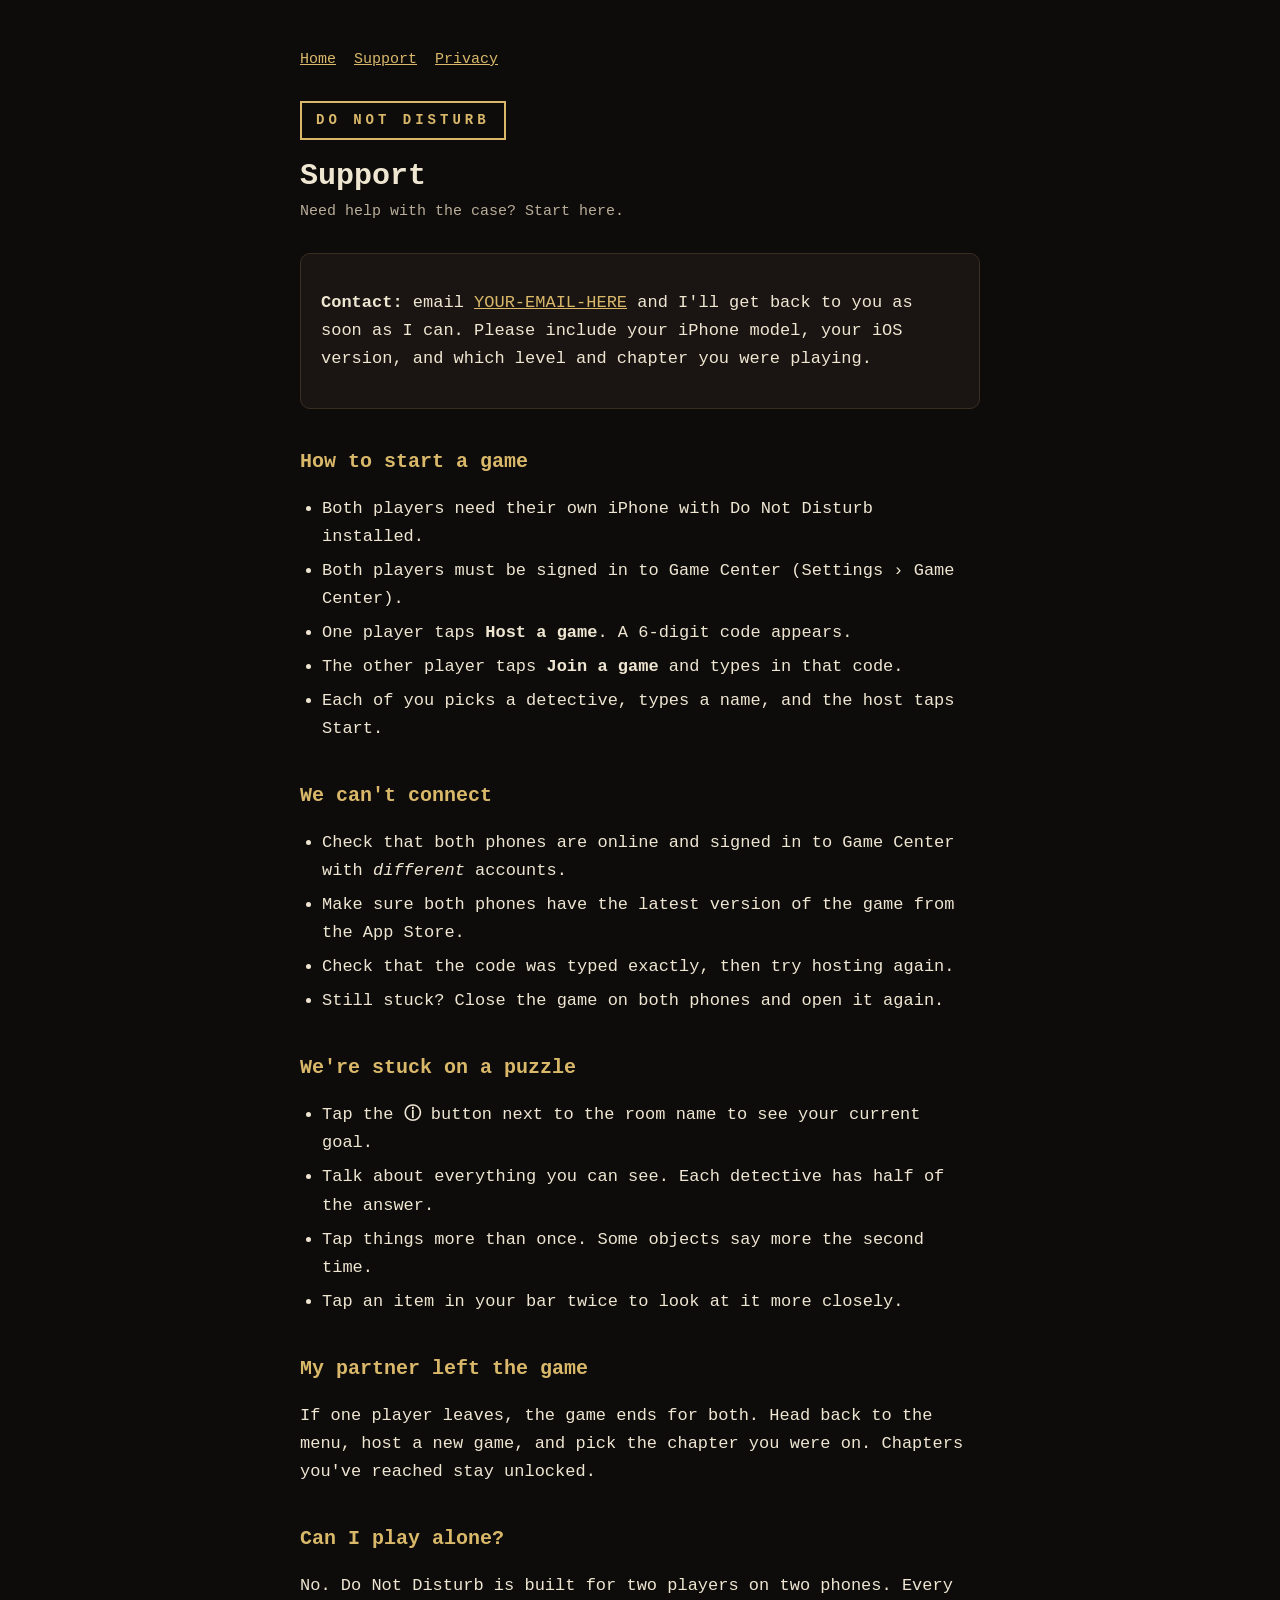
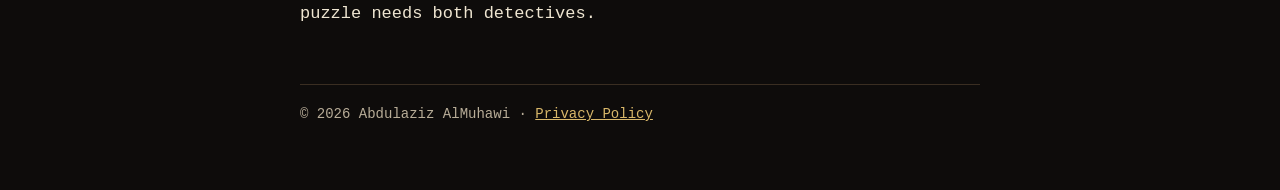
==== support.html @ 74df1168 "Add files via upload" ====
<!doctype html>
<html lang="en">
<head>
<meta charset="utf-8">
<meta name="viewport" content="width=device-width, initial-scale=1">
<title>Do Not Disturb: Case for Two – Support</title>
<link rel="stylesheet" href="style.css">
</head>
<body>
<main>
  <nav><a href="index.html">Home</a><a href="support.html">Support</a><a href="privacy.html">Privacy</a></nav>
  <div class="sign">DO NOT DISTURB</div>
  <h1>Support</h1>
  <p class="sub">Need help with the case? Start here.</p>

  <div class="card">
    <p><strong>Contact:</strong> email <a href="mailto:YOUR-EMAIL-HERE">YOUR-EMAIL-HERE</a> and I'll get back to you as soon as I can. Please include your iPhone model, your iOS version, and which level and chapter you were playing.</p>
  </div>

  <h2>How to start a game</h2>
  <ul>
    <li>Both players need their own iPhone with Do Not Disturb installed.</li>
    <li>Both players must be signed in to Game Center (Settings › Game Center).</li>
    <li>One player taps <strong>Host a game</strong>. A 6-digit code appears.</li>
    <li>The other player taps <strong>Join a game</strong> and types in that code.</li>
    <li>Each of you picks a detective, types a name, and the host taps Start.</li>
  </ul>

  <h2>We can't connect</h2>
  <ul>
    <li>Check that both phones are online and signed in to Game Center with <em>different</em> accounts.</li>
    <li>Make sure both phones have the latest version of the game from the App Store.</li>
    <li>Check that the code was typed exactly, then try hosting again.</li>
    <li>Still stuck? Close the game on both phones and open it again.</li>
  </ul>

  <h2>We're stuck on a puzzle</h2>
  <ul>
    <li>Tap the <strong>ⓘ</strong> button next to the room name to see your current goal.</li>
    <li>Talk about everything you can see. Each detective has half of the answer.</li>
    <li>Tap things more than once. Some objects say more the second time.</li>
    <li>Tap an item in your bar twice to look at it more closely.</li>
  </ul>

  <h2>My partner left the game</h2>
  <p>If one player leaves, the game ends for both. Head back to the menu, host a new game, and pick the chapter you were on. Chapters you've reached stay unlocked.</p>

  <h2>Can I play alone?</h2>
  <p>No. Do Not Disturb is built for two players on two phones. Every puzzle needs both detectives.</p>

  <footer>© 2026 Abdulaziz AlMuhawi · <a href="privacy.html">Privacy Policy</a></footer>
</main>
</body>
</html>
---- style.css ----
:root {
  --bg: #0E0C0B;
  --card: #1A1512;
  --paper: #EFE6D2;
  --muted: #B8AD98;
  --gold: #D9B86A;
  --line: #3A2E22;
}
* { box-sizing: border-box; }
body {
  margin: 0;
  background: var(--bg);
  color: var(--paper);
  font-family: "American Typewriter", "Courier New", Courier, monospace;
  line-height: 1.65;
  font-size: 17px;
}
main { max-width: 720px; margin: 0 auto; padding: 48px 20px 64px; }
.sign {
  display: inline-block;
  border: 2px solid var(--gold);
  color: var(--gold);
  padding: 6px 14px;
  letter-spacing: 4px;
  font-weight: bold;
  font-size: 14px;
  margin-bottom: 18px;
}
h1 { font-size: 30px; margin: 0 0 6px; line-height: 1.2; }
h2 { font-size: 20px; color: var(--gold); margin: 36px 0 8px; }
.sub { color: var(--muted); margin: 0 0 28px; font-size: 15px; }
p, li { color: var(--paper); }
ul { padding-left: 22px; }
li { margin-bottom: 6px; }
a { color: var(--gold); }
.card {
  background: var(--card);
  border: 1px solid var(--line);
  border-radius: 10px;
  padding: 18px 20px;
  margin: 20px 0;
}
nav { margin-bottom: 28px; font-size: 15px; }
nav a { margin-right: 18px; }
footer { margin-top: 56px; padding-top: 18px; border-top: 1px solid var(--line); color: var(--muted); font-size: 14px; }
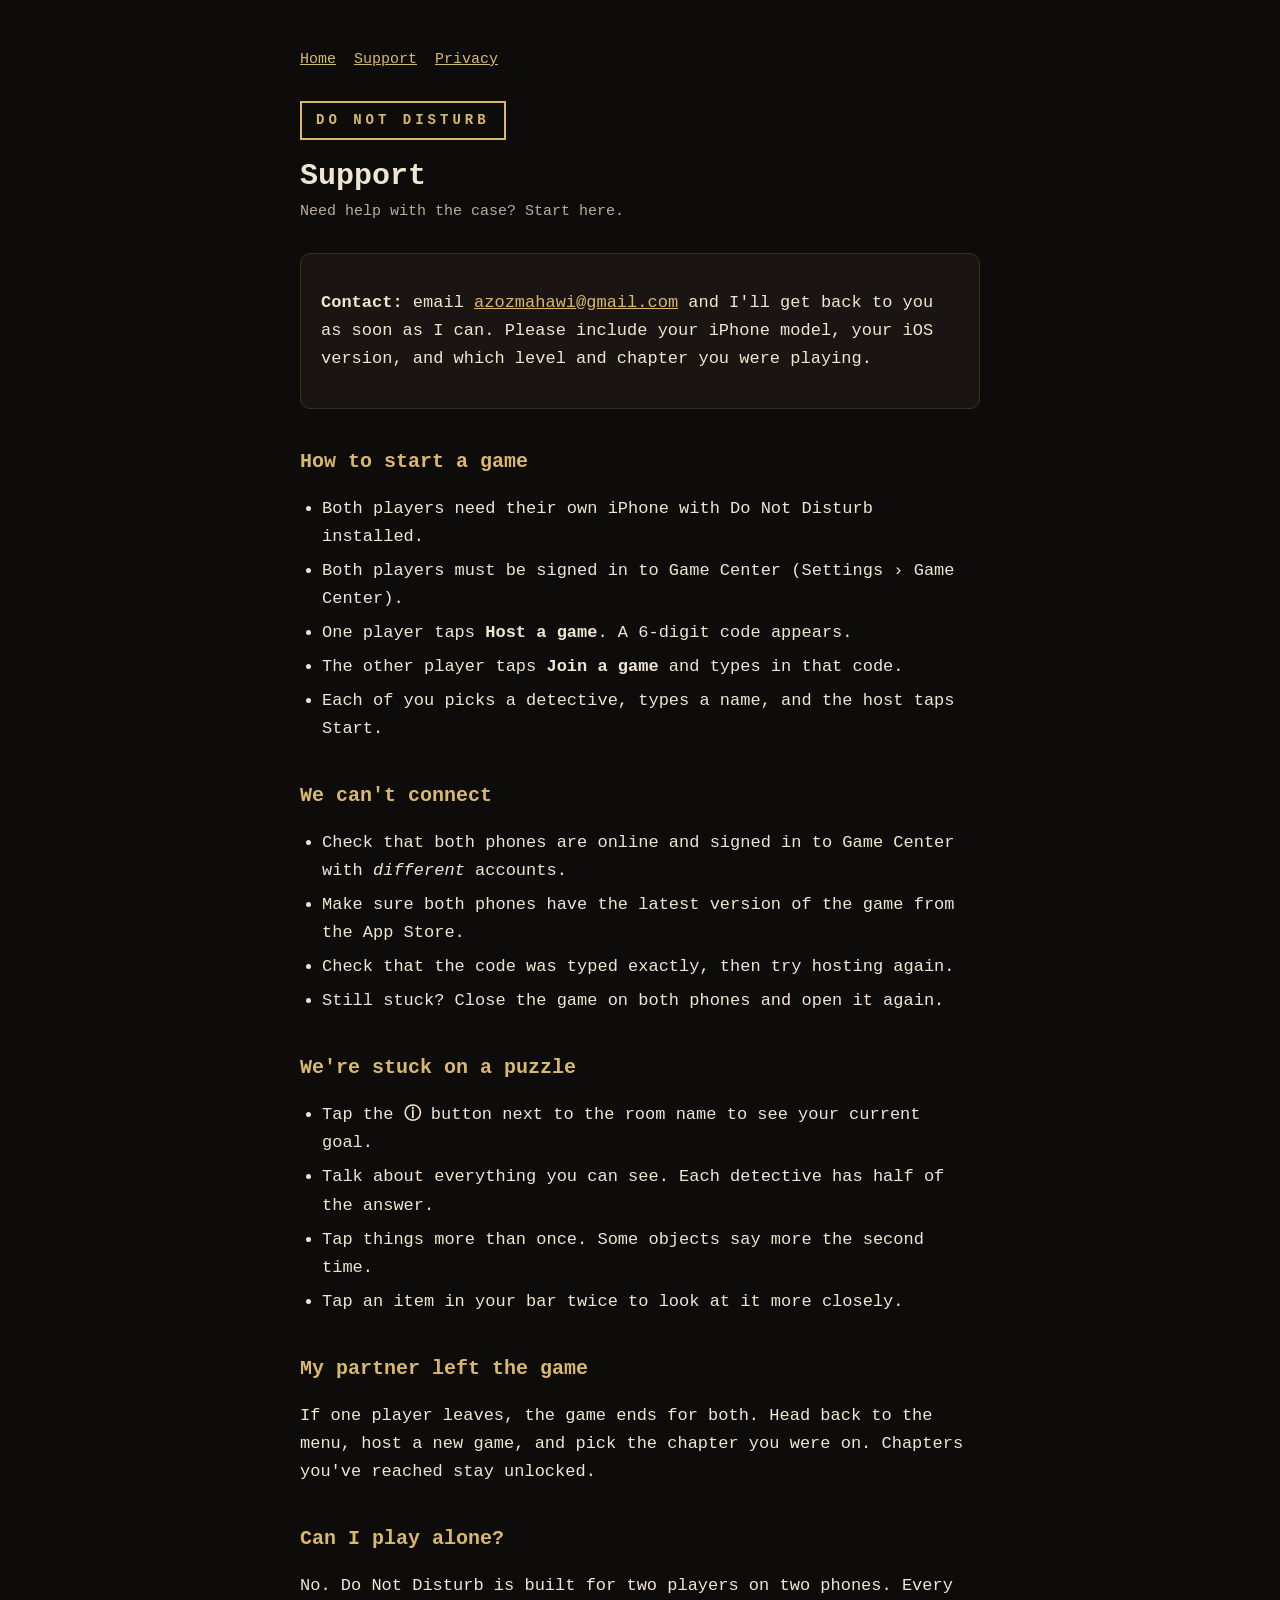
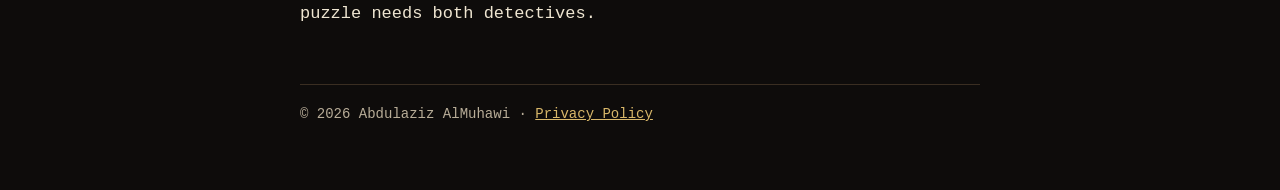
==== commit 70223785: "Update support.html" ====
--- a/support.html
+++ b/support.html
@@ -14,7 +14,7 @@
   <p class="sub">Need help with the case? Start here.</p>
 
   <div class="card">
-    <p><strong>Contact:</strong> email <a href="mailto:YOUR-EMAIL-HERE">YOUR-EMAIL-HERE</a> and I'll get back to you as soon as I can. Please include your iPhone model, your iOS version, and which level and chapter you were playing.</p>
+    <p><strong>Contact:</strong> email <a href="mailto:azozmahawi@gmail.com">azozmahawi@gmail.com</a> and I'll get back to you as soon as I can. Please include your iPhone model, your iOS version, and which level and chapter you were playing.</p>
   </div>
 
   <h2>How to start a game</h2>
